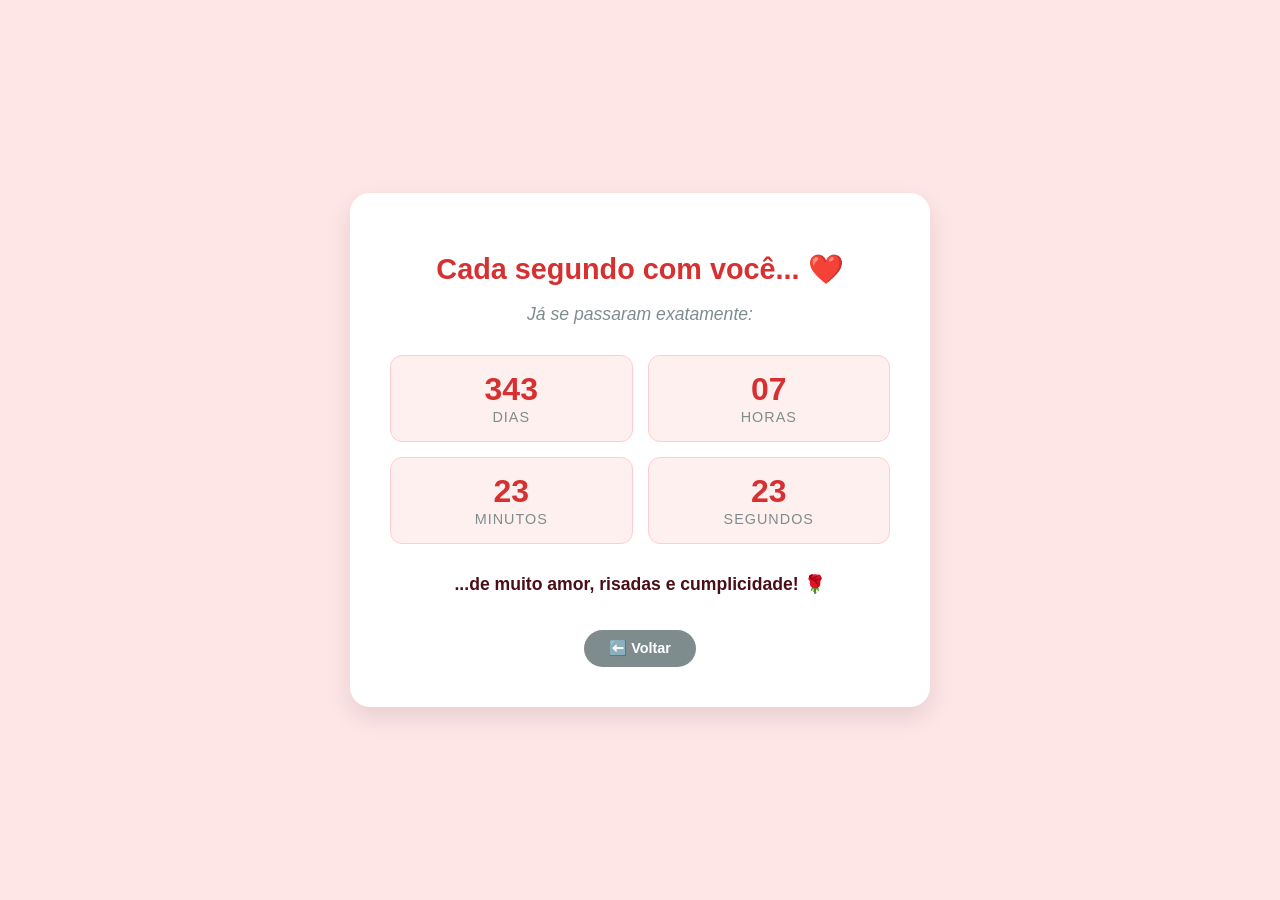
==== tempo.html @ a1915ab6 "Create tempo.html" ====
<!DOCTYPE html>
<html lang="pt-BR">
<head>
    <meta charset="UTF-8">
    <meta name="viewport" content="width=device-width, initial-scale=1.0">
    <title>Nosso Tempo Juntos ❤️</title>
    <style>
        /* --- VISUAL COMBINANDO COM O SITE PRINCIPAL --- */
        body {
            font-family: 'Segoe UI', Tahoma, Geneva, Verdana, sans-serif;
            background-color: #ffe6e6;
            color: #4a0e17;
            margin: 0;
            padding: 20px;
            display: flex;
            justify-content: center;
            align-items: center;
            min-height: 100vh;
            box-sizing: border-box;
        }

        .container-contador {
            max-width: 500px;
            width: 100%;
            background: white;
            padding: 40px;
            border-radius: 20px;
            box-shadow: 0 10px 25px rgba(0,0,0,0.1);
            text-align: center;
        }

        h1 {
            color: #d63031;
            font-size: 1.8rem;
            margin-bottom: 10px;
        }

        .subtitulo {
            font-size: 1.1rem;
            font-style: italic;
            margin-bottom: 30px;
            color: #7f8c8d;
        }

        /* Estilo dos blocos do contador */
        .contador-grid {
            display: grid;
            grid-template-columns: repeat(2, 1fr);
            gap: 15px;
            margin-bottom: 30px;
        }

        .bloco {
            background-color: #fff0f0;
            padding: 15px;
            border-radius: 12px;
            border: 1px solid #ffccd5;
        }

        .numero {
            font-size: 2rem;
            font-weight: bold;
            color: #d63031;
            display: block;
        }

        .rotulo {
            font-size: 0.9rem;
            text-transform: uppercase;
            letter-spacing: 1px;
            color: #7f8c8d;
        }

        /* Botão para Voltar */
        .btn-voltar {
            display: inline-block;
            background-color: #7f8c8d;
            color: white;
            text-decoration: none;
            padding: 10px 25px;
            font-size: 0.9rem;
            font-weight: bold;
            border-radius: 25px;
            transition: all 0.2s;
            margin-top: 10px;
        }

        .btn-voltar:hover {
            background-color: #616c6d;
            transform: scale(1.05);
        }
    </style>
</head>
<body>

    <div class="container-contador">
        <h1>Cada segundo com você... ❤️</h1>
        <p class="subtitulo">Já se passaram exatamente:</p>

        <div class="contador-grid">
            <div class="bloco">
                <span class="numero" id="dias">00</span>
                <span class="rotulo">Dias</span>
            </div>
            <div class="bloco">
                <span class="numero" id="horas">00</span>
                <span class="rotulo">Horas</span>
            </div>
            <div class="bloco">
                <span class="numero" id="minutos">00</span>
                <span class="rotulo">Minutos</span>
            </div>
            <div class="bloco">
                <span class="numero" id="segundos">00</span>
                <span class="rotulo">Segundos</span>
            </div>
        </div>

        <p style="font-size: 1.1rem; font-weight: bold; margin-bottom: 25px;">...de muito amor, risadas e cumplicidade! 🌹</p>

        <a href="index.html" class="btn-voltar">⬅️ Voltar</a>
    </div>

    <script>
        // ⚠️ COLOQUE A DATA DO SEU INÍCIO DE NAMORO AQUI ABAIXO!
        // Formato padrão americano: "Ano-Mês-DiaTOrigem:Hora:Minuto:Segundo"
        // Exemplo: 12 de Outubro de 2024 às 20:30:00 -> '2024-10-12T20:30:00'
        const dataInicio = new Date('2025-12-28T00:00:00'); 

        function atualizarContador() {
            const agora = new Date();
            const diferenca = agora - dataInicio; // Diferença em milissegundos

            // Cálculos matemáticos para converter milissegundos em tempo real
            const dias = Math.floor(diferenca / (1000 * 60 * 60 * 24));
            const horas = Math.floor((diferenca % (1000 * 60 * 60 * 24)) / (1000 * 60 * 60));
            const minutos = Math.floor((diferenca % (1000 * 60 * 60)) / (1000 * 60));
            const segundos = Math.floor((diferenca % (1000 * 60)) / 1000);

            // Adiciona um zero à esquerda caso o número seja menor que 10 (ex: 05 segundos)
            document.getElementById('dias').innerText = dias;
            document.getElementById('horas').innerText = horas < 10 ? '0' + horas : horas;
            document.getElementById('minutos').innerText = minutos < 10 ? '0' + minutos : minutos;
            document.getElementById('segundos').innerText = segundos < 10 ? '0' + segundos : segundos;
        }

        // Executa a função a cada 1 segundo para o contador rodar em tempo real
        setInterval(atualizarContador, 1000);

        // Executa uma vez logo ao abrir a página para não começar zerado
        atualizarContador();
    </script>
</body>
</html>
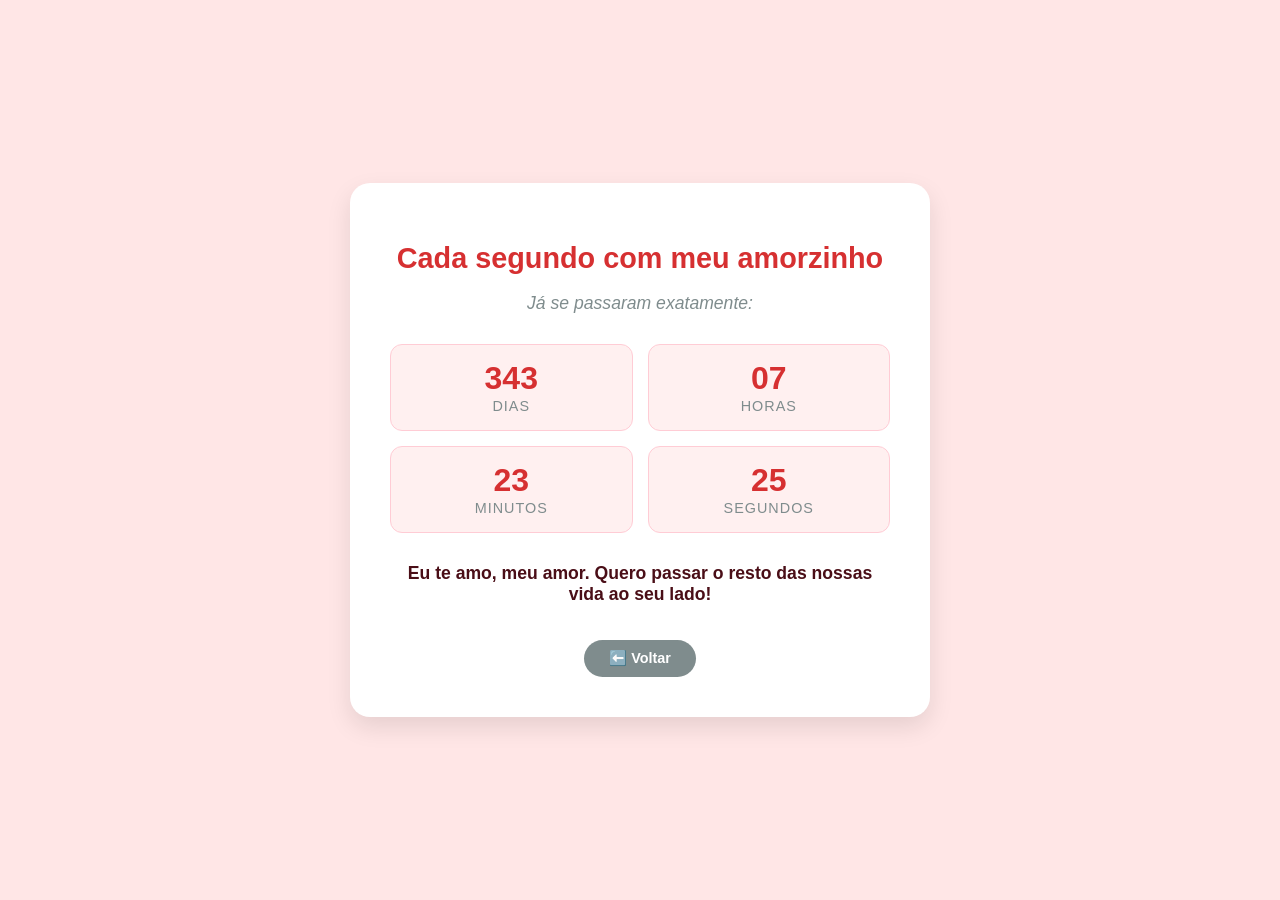
==== commit 36ad6bd6: "Update tempo.html" ====
--- a/tempo.html
+++ b/tempo.html
@@ -94,7 +94,7 @@
 <body>
 
     <div class="container-contador">
-        <h1>Cada segundo com você... ❤️</h1>
+        <h1>Cada segundo com meu amorzinho</h1>
         <p class="subtitulo">Já se passaram exatamente:</p>
 
         <div class="contador-grid">
@@ -116,7 +116,7 @@
             </div>
         </div>
 
-        <p style="font-size: 1.1rem; font-weight: bold; margin-bottom: 25px;">...de muito amor, risadas e cumplicidade! 🌹</p>
+        <p style="font-size: 1.1rem; font-weight: bold; margin-bottom: 25px;">Eu te amo, meu amor. Quero passar o resto das nossas vida ao seu lado! </p>
 
         <a href="index.html" class="btn-voltar">⬅️ Voltar</a>
     </div>
